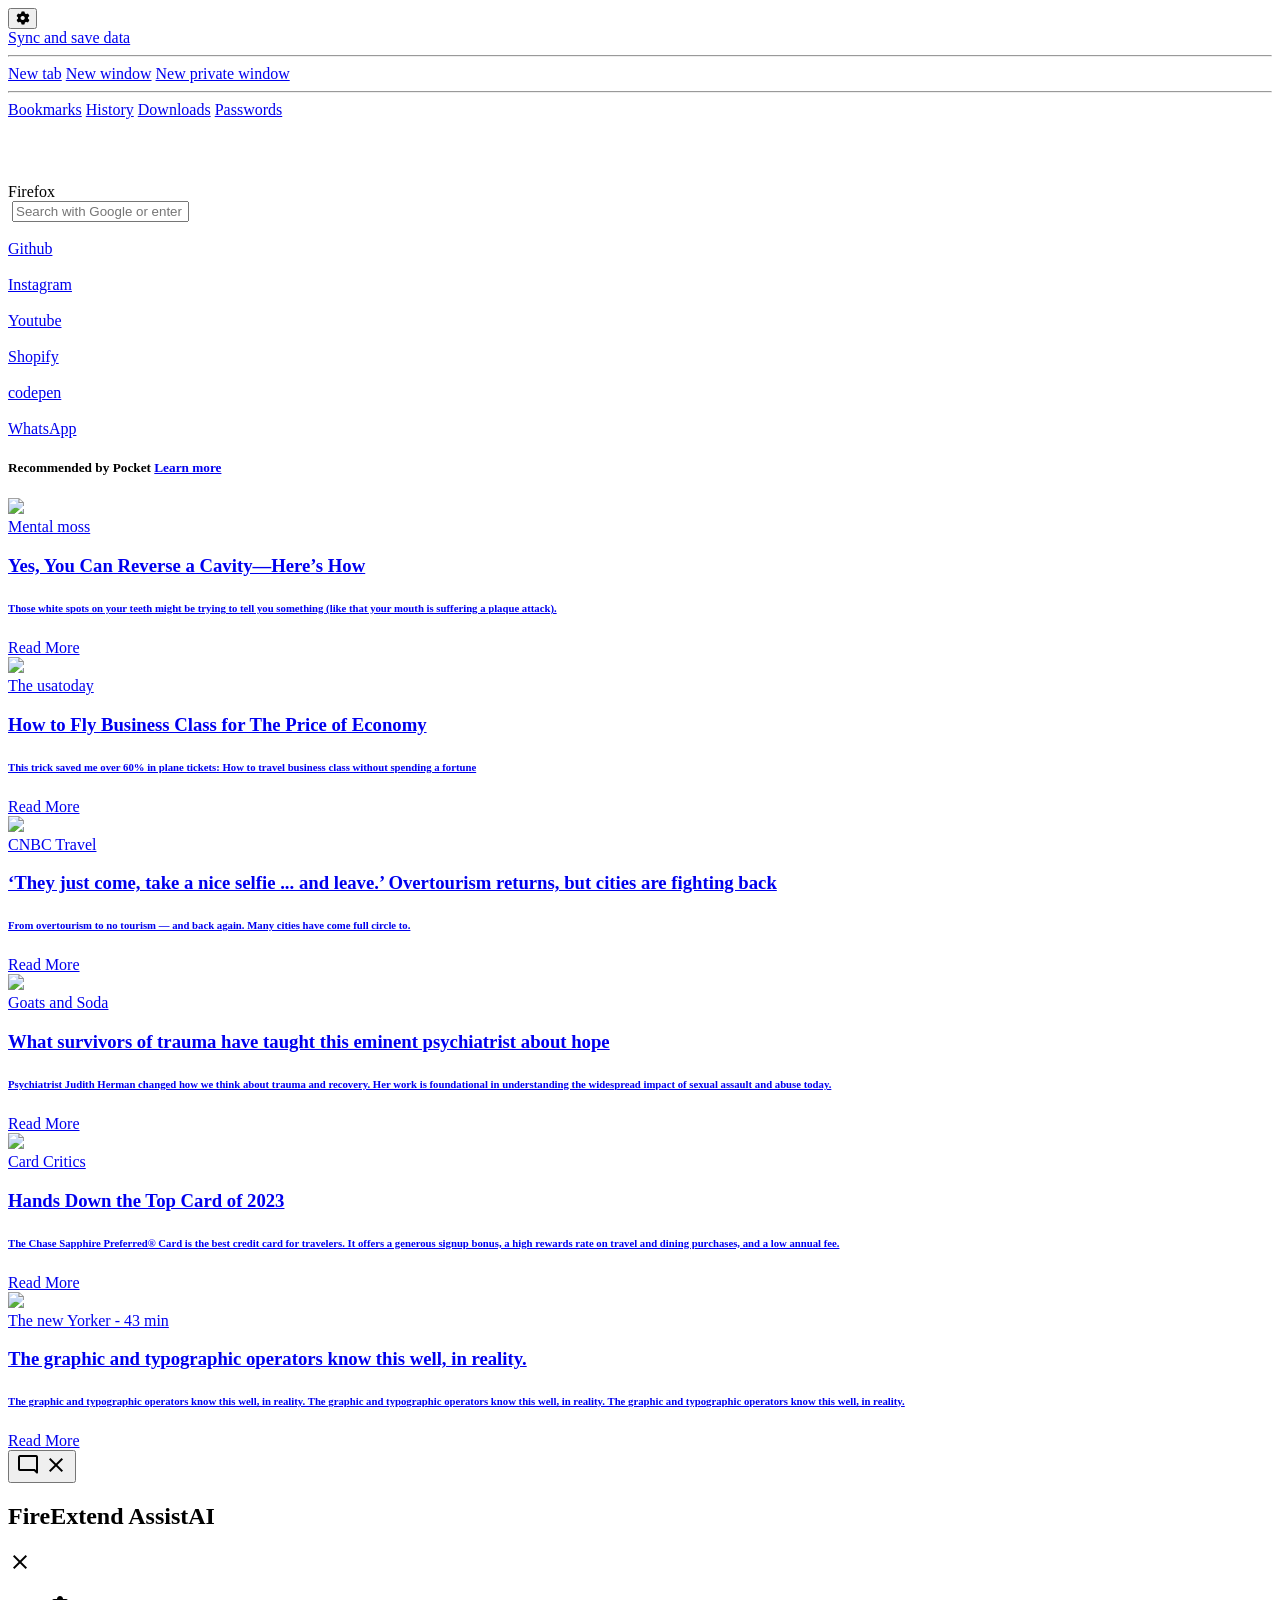
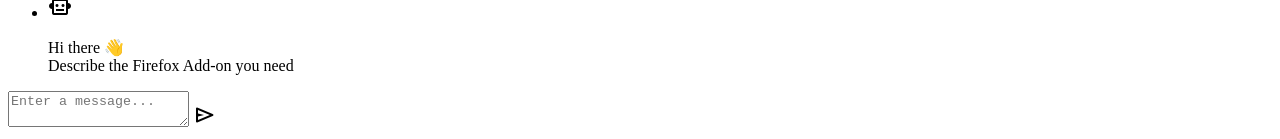
==== templates/index.html @ a312de37 "Updated data settings and templates" ====
<!DOCTYPE html>
<html lang="en">
  <head>
    <meta charset="UTF-8" />
    <meta name="viewport" content="width=device-width, initial-scale=1.0" />
    <title>Mozilla Chatbot</title>
    <link rel="stylesheet" href="/static/styles.css" />
    <!-- Google Fonts Link For Icons -->
    <link
      rel="stylesheet"
      href="https://fonts.googleapis.com/css2?family=Material+Symbols+Outlined:opsz,wght,FILL,GRAD@48,400,0,0"
    />
    <link
      rel="stylesheet"
      href="https://fonts.googleapis.com/css2?family=Material+Symbols+Rounded:opsz,wght,FILL,GRAD@48,400,1,0"
    />
    <link
      rel="stylesheet"
      href="https://cdnjs.cloudflare.com/ajax/libs/font-awesome/6.4.2/css/all.min.css"
      integrity="sha512-z3gLpd7yknf1YoNbCzqRKc4qyor8gaKU1qmn+CShxbuBusANI9QpRohGBreCFkKxLhei6S9CQXFEbbKuqLg0DA=="
      crossorigin="anonymous"
      referrerpolicy="no-referrer"
    />
  </head>
  <body>
    <!-- Mozilla UI Code -->
    <div class="set-gear-icon">
      <div class="dropdown">
        <button class="dropbtn"><i class="fa-solid fa-gear"></i></button>
        <div class="dropdown-content">
          <a href="#">Sync and save data</a>
          <hr />
          <a href="#">New tab</a>
          <a href="#">New window</a>
          <a href="#">New private window</a>
          <hr />
          <a href="#">Bookmarks</a>
          <a href="#">History</a>
          <a href="#">Downloads</a>
          <a href="#">Passwords</a>
        </div>
      </div>
    </div>
    <section class="set-main-container">
      <div class="set-main-inner">
        <div class="d-flex">
          <div>
            <img
              src="/static/images/about-logo.png"
              alt=""
              class="set-firefox-icons"
              height="82px"
            />
          </div>
          <div class="set-ms-3">
            <svg
              xmlns="http://www.w3.org/2000/svg"
              width="172"
              height="42"
            ></svg>
            <div class="browser-name">Firefox</div>
          </div>
        </div>
        <div class="set-relative set-input-width">
          <label><img src="/static/images/favicon.ico" alt="" /></label>
          <input
            type="text"
            name=""
            placeholder="Search with Google or enter address"
          />
        </div>
        <div class="set-cards-sm">
          <div class="set-inner-card">
            <a href="https://www.github.com">
              <div class="set-card-org">
                <img src="/static/images/github.png" alt="" />
              </div>
              <div class="set-text-codepen">Github</div>
            </a>
          </div>
          <div class="set-inner-card">
            <a href="https://www.instagram.com">
              <div class="set-card-org">
                <img src="/static/images/insta.jpg" alt="" />
              </div>
              <div class="set-text-codepen">Instagram</div>
            </a>
          </div>
          <div class="set-inner-card">
            <a href="https://www.youtube.com">
              <div class="set-card-org">
                <img src="/static/images/youtube.png" alt="" />
              </div>
              <div class="set-text-codepen">Youtube</div>
            </a>
          </div>
          <div class="set-inner-card">
            <a href="https://www.shopify.com">
              <div class="set-card-org">
                <img src="/static/images/shopify.png" alt="" />
              </div>
              <div class="set-text-codepen">Shopify</div>
            </a>
          </div>
          <div class="set-inner-card">
            <a href="https://www.codepen.com">
              <div class="set-card-org">
                <img src="/static/images/codepen.jpg" alt="" />
              </div>
              <div class="set-text-codepen">codepen</div>
            </a>
          </div>
          <div class="set-inner-card">
            <a href="https://www.whatsapp.com">
              <div class="set-card-org">
                <img src="/static/images/Whatsapp.jpg" alt="" />
              </div>
              <div class="set-text-codepen">WhatsApp</div>
            </a>
          </div>
        </div>
        <!-- CARDS -->
        <div class="">
          <h5 class="text-light">
            Recommended by Pocket <a href="#">Learn more</a>
          </h5>
        </div>
        <div class="set-cards-img">
          <div class="set-inner-card-img">
            <a href="#">
              <div class="cards-img">
                <img src="/static/images/mental-foss.jpeg" width="100%" />
              </div>
              <div class="set-content-card-img">
                <span>Mental moss</span>
                <h3>Yes, You Can Reverse a Cavity—Here’s How</h3>
                <h6>
                  Those white spots on your teeth might be trying to tell you
                  something (like that your mouth is suffering a plaque attack).
                </h6>
                <a
                  href="https://getpocket.com/explore/item/yes-you-can-reverse-a-cavity-here-s-how?utm_source=pocket-newtab-en-us"
                  class="set-btn-read"
                  >Read More</a
                >
              </div>
            </a>
          </div>
          <div class="set-inner-card-img">
            <a href="#">
              <div class="cards-img">
                <img src="/static/images/travel.jpg" width="100%" />
              </div>
              <div class="set-content-card-img">
                <span>The usatoday</span>
                <h3>How to Fly Business Class for The Price of Economy</h3>
                <h6>
                  This trick saved me over 60% in plane tickets: How to travel
                  business class without spending a fortune
                </h6>
                <a
                  href="https://www.usatoday.com/story/travel/columnist/2023/01/04/buy-cheap-business-class-tickets/10985151002/"
                  class="set-btn-read"
                  >Read More</a
                >
              </div>
            </a>
          </div>
          <div class="set-inner-card-img">
            <a href="#">
              <div class="cards-img">
                <img src="/static/images/over-crowd.jpg" width="100%" />
              </div>
              <div class="set-content-card-img">
                <span>CNBC Travel</span>
                <h3>
                  ‘They just come, take a nice selfie ... and leave.’
                  Overtourism returns, but cities are fighting back
                </h3>
                <h6>
                  From overtourism to no tourism — and back again. Many cities
                  have come full circle to.
                </h6>
                <a
                  href="https://www.cnbc.com/2023/10/09/cities-are-fighting-back-against-overtourism-venice-amsterdam-bali.html?utm_source=pocket-newtab-en-us"
                  class="set-btn-read"
                  >Read More</a
                >
              </div>
            </a>
          </div>
          <div class="set-inner-card-img">
            <a href="#">
              <div class="cards-img">
                <img src="/static/images/trauma.jpg" width="100%" />
              </div>
              <div class="set-content-card-img">
                <span>Goats and Soda</span>
                <h3>
                  What survivors of trauma have taught this eminent psychiatrist
                  about hope
                </h3>
                <h6>
                  Psychiatrist Judith Herman changed how we think about trauma
                  and recovery. Her work is foundational in understanding the
                  widespread impact of sexual assault and abuse today.
                </h6>
                <a
                  href="https://www.npr.org/sections/goatsandsoda/2023/10/08/1203975027/what-survivors-of-trauma-have-taught-this-eminent-psychiatrist-about-hope?utm_source=pocket-newtab-en-us"
                  class="set-btn-read"
                  >Read More</a
                >
              </div>
            </a>
          </div>
          <div class="set-inner-card-img">
            <a href="#">
              <div class="cards-img">
                <img src="/static/images/credit-card.jpg" width="100%" />
              </div>
              <div class="set-content-card-img">
                <span>Card Critics</span>
                <h3>Hands Down the Top Card of 2023</h3>
                <h6>
                  The Chase Sapphire Preferred® Card is the best credit card for
                  travelers. It offers a generous signup bonus, a high rewards
                  rate on travel and dining purchases, and a low annual fee.
                </h6>
                <a
                  href="https://cardcritics.com/cash-rewards-plus-a-bonus?tc=pckt-ac3-lp104-ci212-hl601-pc0-lc181-09282023&pub_adconcept=ac3&pub_image=ci212&pub_headline=hl601&pub_subheadline=lc181&costid=755&cbm=pc&pub_inventory=fin102&packet%5Bsession%5D=cbb8ca5a-73e2-41f8-b5eb-e799b911a88e&packet%5Bstid%5D=194&packet%5Bstvid%5D=2317ac07-93c0-5613-bc69-eaae5e16b8f1&packet%5Bstvind%5D=0&packet%5Bstcf%5D=false&packet%5Bmd_split_test%5D=split_test%3A2be7a4f7b951fb7d26938c7544ef8a352403f323c17f9fe225f1d4201baa4896222e5c1fb79d99f949674dc89de4e68552384f7c8b9b165dbe86df2e287961eb&targeting%5Bsplit_test_id%5D=194&targeting%5Bmember_id%5D=2317ac07-93c0-5613-bc69-eaae5e16b8f1&targeting%5Bcostid%5D=755&ch=60f699c027c398a31f512ab76cd99f42"
                  class="set-btn-read"
                  >Read More</a
                >
              </div>
            </a>
          </div>
          <div class="set-inner-card-img">
            <a href="#">
              <div class="cards-img">
                <img src="/static/images/img-3.jpg" width="100%" />
              </div>
              <div class="set-content-card-img">
                <span>The new Yorker - 43 min</span>
                <h3>
                  The graphic and typographic operators know this well, in
                  reality.
                </h3>
                <h6>
                  The graphic and typographic operators know this well, in
                  reality. The graphic and typographic operators know this well,
                  in reality. The graphic and typographic operators know this
                  well, in reality.
                </h6>
                <a
                  href="https://careerfoundry.com/en/blog/ui-design/beginners-guide-to-typography/"
                  class="set-btn-read"
                  >Read More</a
                >
              </div>
            </a>
          </div>
        </div>
      </div>
    </section>

    <!-- ChatBot Code  -->
    <button class="chatbot-toggler">
      <span class="material-symbols-rounded">mode_comment</span>
      <span class="material-symbols-outlined">close</span>
    </button>
    <div class="chatbot">
      <header>
        <h2>FireExtend AssistAI</h2>
        <span class="close-btn material-symbols-outlined">close</span>
      </header>
      <ul class="chatbox">
        <li class="chat incoming">
          <span class="material-symbols-outlined">smart_toy</span>
          <p>Hi there 👋<br />Describe the Firefox Add-on you need</p>
        </li>
      </ul>
      <div class="chat-input">
        <textarea
          id="user_input"
          placeholder="Enter a message..."
          spellcheck="false"
          required
        ></textarea>
        <span id="send-btn" class="material-symbols-rounded">send</span>
      </div>
    </div>
    <script
      src="https://code.jquery.com/jquery-3.7.1.min.js"
      integrity="sha256-/JqT3SQfawRcv/BIHPThkBvs0OEvtFFmqPF/lYI/Cxo="
      crossorigin="anonymous"
    ></script>
    <script src="/static/script.js"></script>
  </body>
</html>
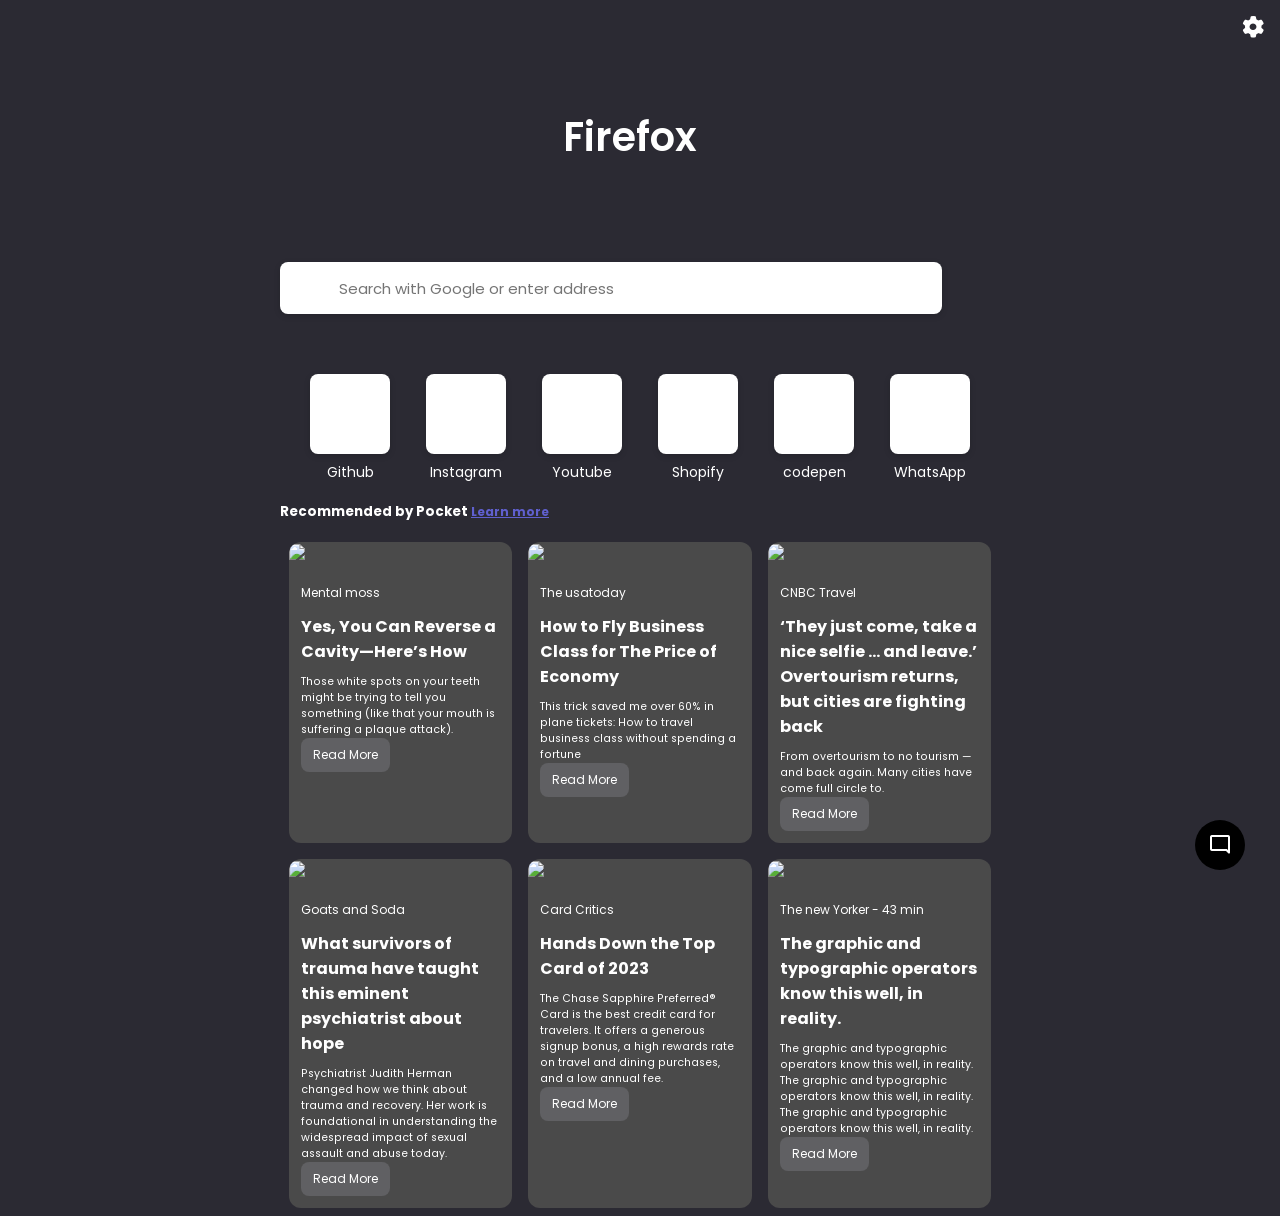
==== commit a8dd4167: "Added Spinner" ====
--- a/templates/index.html
+++ b/templates/index.html
@@ -279,6 +279,9 @@
           <p>Hi there 👋<br />Describe the Firefox Add-on you need</p>
         </li>
       </ul>
+      <div id="loading" style="display: none">
+        <div class="spinner"></div>
+      </div>
       <div class="chat-input">
         <textarea
           id="user_input"
--- a/static/styles.css
+++ b/static/styles.css
@@ -0,0 +1,505 @@
+/* Global Styles */
+@import url("https://fonts.googleapis.com/css2?family=Poppins:wght@400;500;600&display=swap");
+@import url("https://fonts.googleapis.com/css2?family=Montserrat:wght@100;200;300;400;500;600;700;800;900&display=swap");
+
+* {
+  margin: 0;
+  padding: 0;
+  box-sizing: border-box;
+  font-family: "Poppins", sans-serif;
+}
+body {
+  background-color: #2b2a33;
+  font-family: "Montserrat", sans-serif;
+}
+.set-main-container {
+  min-height: 100vh;
+  display: flex;
+  justify-content: center;
+  align-items: center;
+}
+.browser-name {
+  color: #fff;
+  font-weight: 600;
+  margin-bottom: 50px;
+}
+.d-flex {
+  display: flex;
+  align-items: center;
+  justify-content: center;
+  margin-bottom: 45px;
+}
+.d-flex .browser-name {
+  font-size: 40px;
+}
+.set-ms-3 {
+  margin-left: 18px;
+}
+.set-relative {
+  position: relative;
+}
+.set-relative.set-input-width {
+  width: 720px;
+}
+.set-relative.set-input-width input {
+  width: 92%;
+  display: block;
+  flex-shrink: 0;
+  background-color: #fff;
+  box-shadow: 0 2px 6px rgba(0, 0, 0, 0.15);
+  border: 1px solid transparent;
+  border-radius: 8px;
+  height: 52px;
+  padding-left: 58px;
+  font-size: 15px;
+  outline: none;
+}
+.set-input-width label {
+  position: absolute;
+  top: 12px;
+  left: 12px;
+}
+.text-center {
+  text-align: center;
+}
+.set-cards-sm {
+  margin-top: 42px;
+  display: flex;
+  flex-wrap: wrap;
+  width: 720px;
+  justify-content: center;
+}
+.set-inner-card {
+  margin: 18px;
+  text-align: center;
+  width: 80px;
+}
+.set-inner-card a {
+  text-decoration: none;
+}
+.set-card-org {
+  height: 80px;
+  width: 80px;
+  background-color: #fff;
+  border-radius: 8px;
+  box-shadow: 0 2px 6px rgba(0, 0, 0, 0.15);
+  display: flex;
+  justify-content: center;
+  align-items: center;
+}
+.set-card-org img {
+  border-radius: 5px;
+  max-height: 48px;
+}
+.set-text-codepen {
+  font-size: 14px;
+  text-decoration: none;
+  color: #fff;
+  display: inline-block;
+  margin-top: 8px;
+}
+.text-light {
+  color: #fff;
+}
+.text-light a {
+  color: #6060cf;
+  font-size: 12px;
+}
+
+.set-cards-img {
+  margin: 0 auto;
+  margin-top: 12px;
+  display: flex;
+  flex-wrap: wrap;
+  width: 720px;
+  justify-content: center;
+}
+.set-inner-card-img {
+  width: 31%;
+  min-width: 202px;
+  margin: 8px;
+  background-color: #4a4a4a;
+  border-radius: 12px;
+  overflow: hidden;
+}
+.set-inner-card-img a {
+  text-decoration: none;
+  color: #fff;
+}
+.set-content-card-img {
+  padding: 12px;
+}
+.set-content-card-img span {
+  font-size: 12px;
+}
+.set-content-card-img h3 {
+  margin: 10px 0px;
+  font-size: 16px;
+}
+.set-content-card-img .set-btn-read {
+  background: #606063;
+  padding: 8px 12px;
+  display: inline-block;
+  border-radius: 8px;
+  font-size: 12px;
+}
+.set-gear-icon {
+  text-align: right;
+}
+.set-gear-icon i {
+  color: #fff;
+  font-size: 22px;
+}
+.set-content-card-img h6 {
+  font-weight: normal;
+}
+.dropbtn {
+  background-color: transparent;
+  color: white;
+  padding: 16px;
+  font-size: 16px;
+  border: none;
+  cursor: pointer;
+  display: inline-block;
+}
+
+.dropdown {
+  position: relative;
+  display: inline-block;
+}
+
+.dropdown-content {
+  display: none;
+  position: absolute;
+  background-color: #4a4a4a;
+  min-width: 282px;
+  box-shadow: 0px 8px 16px 0px rgba(0, 0, 0, 0.2);
+  z-index: 1;
+  right: 0;
+  border-radius: 8px;
+  text-align: left;
+  overflow: hidden;
+}
+
+.dropdown-content a {
+  color: #fff;
+  padding: 12px 16px;
+  text-decoration: none;
+  display: block;
+  font-size: 14px;
+}
+
+.dropdown:hover .dropdown-content {
+  display: block;
+}
+.dropdown-content a:hover {
+  background-color: #555555;
+}
+hr {
+  margin: 4px 0px;
+  border: 1px solid #656565;
+}
+@media (max-width: 767px) {
+  .set-relative.set-input-width {
+    width: 100%;
+  }
+  .set-cards-sm {
+    width: 92%;
+    margin: 0 auto;
+    margin-top: 24px;
+  }
+  .set-main-container {
+    height: auto;
+  }
+  .set-relative.set-input-width input {
+    font-size: 12px;
+    padding-left: 0px;
+    font-size: 14px;
+  }
+  .set-relative.set-input-width label {
+    right: 10px;
+    left: auto;
+  }
+  .set-cards-img {
+    flex-direction: column;
+    width: 92%;
+    margin: 0 auto;
+  }
+  .set-inner-card-img {
+    width: 100%;
+    margin: 0px;
+    margin-top: 12px;
+  }
+  .set-firefox-icons {
+    height: 52px;
+  }
+  .browser-name {
+    display: flex;
+    color: #fff;
+    font-size: 30px;
+    margin-bottom: 45px;
+  }
+
+  .set-main-container {
+    width: 92%;
+    margin: 0 auto;
+  }
+  .set-relative.set-input-width input {
+    width: 100%;
+  }
+  .set-inner-card {
+    margin: 12px;
+  }
+}
+
+/* Styles for the chatbox */
+.chatbot-toggler {
+  position: fixed;
+  bottom: 30px;
+  right: 35px;
+  outline: none;
+  border: none;
+  height: 50px;
+  width: 50px;
+  display: flex;
+  cursor: pointer;
+  align-items: center;
+  justify-content: center;
+  border-radius: 50%;
+  background: #000000;
+  transition: all 0.2s ease;
+}
+body.show-chatbot .chatbot-toggler {
+  transform: rotate(90deg);
+}
+.chatbot-toggler span {
+  color: #fff;
+  position: absolute;
+}
+.chatbot-toggler span:last-child,
+body.show-chatbot .chatbot-toggler span:first-child {
+  opacity: 0;
+}
+body.show-chatbot .chatbot-toggler span:last-child {
+  opacity: 1;
+}
+.chatbot {
+  position: fixed;
+  right: 35px;
+  bottom: 90px;
+  width: 420px;
+  background: #fff;
+  border-radius: 15px;
+  overflow: hidden;
+  opacity: 0;
+  pointer-events: none;
+  transform: scale(0.5);
+  transform-origin: bottom right;
+  box-shadow: 0 0 128px 0 rgba(0, 0, 0, 0.1),
+    0 32px 64px -48px rgba(0, 0, 0, 0.5);
+  transition: all 0.1s ease;
+}
+body.show-chatbot .chatbot {
+  opacity: 1;
+  pointer-events: auto;
+  transform: scale(1);
+}
+.chatbot header {
+  padding: 16px 0;
+  position: relative;
+  text-align: center;
+  color: #fff;
+  background: #4f4e5d;
+  box-shadow: 0 2px 10px rgba(0, 0, 0, 0.1);
+}
+.chatbot header span {
+  position: absolute;
+  right: 15px;
+  top: 50%;
+  display: none;
+  cursor: pointer;
+  transform: translateY(-50%);
+}
+header h2 {
+  font-size: 1.4rem;
+  margin-right: 30px;
+}
+.chatbot .chatbox {
+  overflow-y: auto;
+  height: 510px;
+  padding: 30px 20px 100px;
+}
+.chatbot :where(.chatbox, textarea)::-webkit-scrollbar {
+  width: 6px;
+}
+.chatbot :where(.chatbox, textarea)::-webkit-scrollbar-track {
+  background: #fff;
+  border-radius: 25px;
+}
+.chatbot :where(.chatbox, textarea)::-webkit-scrollbar-thumb {
+  background: #ccc;
+  border-radius: 25px;
+}
+.chatbox .chat {
+  display: flex;
+  list-style: none;
+}
+.chatbox .outgoing {
+  margin: 20px 0;
+  justify-content: flex-end;
+}
+.chatbox .incoming span {
+  width: 32px;
+  height: 32px;
+  color: #fff;
+  cursor: default;
+  text-align: center;
+  line-height: 32px;
+  align-self: flex-end;
+  background: #724ae8;
+  border-radius: 4px;
+  margin: 0 10px 7px 0;
+}
+.chatbox .chat p {
+  white-space: pre-wrap;
+  padding: 12px 16px;
+  border-radius: 10px 10px 0 10px;
+  max-width: 75%;
+  color: #fff;
+  font-size: 0.95rem;
+  background: #724ae8;
+}
+.chatbox .incoming p {
+  border-radius: 10px 10px 10px 0;
+}
+.chatbox .chat p.error {
+  color: #721c24;
+  background: #f8d7da;
+}
+.chatbox .incoming p {
+  color: #000;
+  background: #f2f2f2;
+}
+.chatbot .chat-input {
+  display: flex;
+  gap: 5px;
+  position: absolute;
+  bottom: 0;
+  width: 100%;
+  background: #fff;
+  padding: 3px 20px;
+  border-top: 1px solid #ddd;
+}
+
+.chat-input textarea {
+  height: 55px;
+  width: 100%;
+  border: none;
+  outline: none;
+  resize: none;
+  max-height: 180px;
+  padding: 15px 15px 15px 0;
+  font-size: 0.95rem;
+}
+
+.chat-input span {
+  align-self: flex-end;
+  color: #724ae8;
+  cursor: pointer;
+  height: 55px;
+  display: flex;
+  align-items: center;
+  visibility: hidden;
+  font-size: 1.35rem;
+}
+.chat-input textarea:valid ~ span {
+  visibility: visible;
+}
+
+@media (max-width: 490px) {
+  .chatbot-toggler {
+    right: 20px;
+    bottom: 20px;
+  }
+  .chatbot {
+    right: 0;
+    bottom: 0;
+    height: 100%;
+    border-radius: 0;
+    width: 100%;
+  }
+  .chatbot .chatbox {
+    height: 90%;
+    padding: 25px 15px 100px;
+  }
+  .chatbot .chat-input {
+    padding: 5px 15px;
+  }
+  .chatbot header span {
+    display: block;
+  }
+}
+/* ChatBot Typing Indicator */
+.chatbox .typing p {
+  color: #000;
+  background: #f2f2f2;
+  font-style: italic;
+  animation: blinkingText 1.2s infinite;
+}
+
+@keyframes blinkingText {
+  0% {
+    opacity: 0.2;
+  }
+  50% {
+    opacity: 1;
+  }
+  100% {
+    opacity: 0.2;
+  }
+}
+
+#loading {
+  display: none;
+  position: absolute;
+  top: 40%;
+  left: 50%;
+  transform: translate(-50%, -50%);
+  z-index: 1000; /* to ensure it's above other elements */
+}
+.spinner {
+  border: 10px solid transparent;
+  border-top-color: #3498db; /* Initial color at the top */
+  border-radius: 50%;
+  width: 50px; /* Increased size for better visibility */
+  height: 50px;
+  animation: spin 1.5s linear infinite, colors 6s ease-in-out infinite;
+}
+
+@keyframes spin {
+  0% {
+    transform: rotate(0deg);
+  }
+  100% {
+    transform: rotate(360deg);
+  }
+}
+
+/* Additional animation for color transition */
+@keyframes colors {
+  0% {
+    border-top-color: #3498db;
+  }
+  25% {
+    border-top-color: #e74c3c;
+  }
+  50% {
+    border-top-color: #f39c12;
+  }
+  75% {
+    border-top-color: #27ae60;
+  }
+  100% {
+    border-top-color: #3498db;
+  }
+}
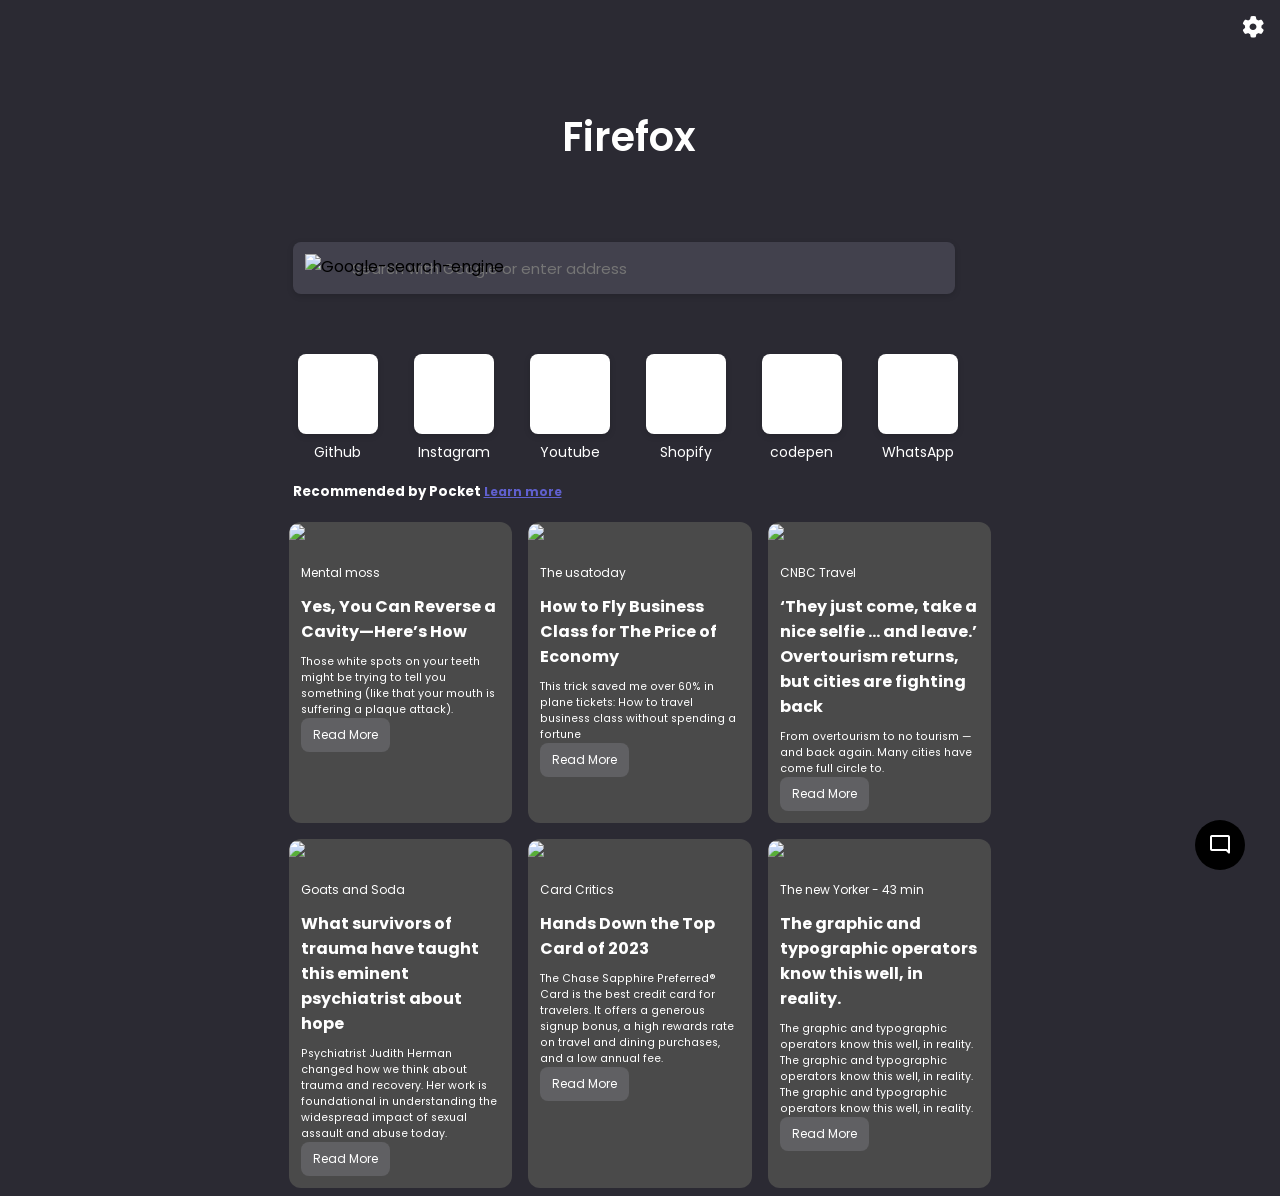
==== commit 9d739429: "Refactor chatbot logic and UI enhancements" ====
--- a/templates/index.html
+++ b/templates/index.html
@@ -24,6 +24,7 @@
   </head>
   <body>
     <!-- Mozilla UI Code -->
+    <!-- Mozilla UI Code -->
     <div class="set-gear-icon">
       <div class="dropdown">
         <button class="dropbtn"><i class="fa-solid fa-gear"></i></button>
@@ -62,7 +63,12 @@
           </div>
         </div>
         <div class="set-relative set-input-width">
-          <label><img src="/static/images/favicon.ico" alt="" /></label>
+          <label
+            ><img
+              class="google-logo"
+              src="/static/images/favicon.ico"
+              alt="Google-search-engine"
+          /></label>
           <input
             type="text"
             name=""
@@ -270,25 +276,24 @@
     </button>
     <div class="chatbot">
       <header>
-        <h2>FireExtend AssistAI</h2>
+        <h2>FireExtend Chatbot</h2>
         <span class="close-btn material-symbols-outlined">close</span>
       </header>
+
       <ul class="chatbox">
         <li class="chat incoming">
           <span class="material-symbols-outlined">smart_toy</span>
           <p>Hi there 👋<br />Describe the Firefox Add-on you need</p>
         </li>
       </ul>
-      <div id="loading" style="display: none">
-        <div class="spinner"></div>
-      </div>
+
       <div class="chat-input">
-        <textarea
+        <input
           id="user_input"
           placeholder="Enter a message..."
           spellcheck="false"
           required
-        ></textarea>
+        />
         <span id="send-btn" class="material-symbols-rounded">send</span>
       </div>
     </div>
--- a/static/styles.css
+++ b/static/styles.css
@@ -27,25 +27,26 @@
   display: flex;
   align-items: center;
   justify-content: center;
-  margin-bottom: 45px;
+  margin-bottom: 25px;
 }
 .d-flex .browser-name {
   font-size: 40px;
 }
 .set-ms-3 {
-  margin-left: 18px;
+  margin-left: 15px;
 }
 .set-relative {
   position: relative;
 }
 .set-relative.set-input-width {
   width: 720px;
+  margin-left: 25px;
 }
 .set-relative.set-input-width input {
   width: 92%;
   display: block;
   flex-shrink: 0;
-  background-color: #fff;
+  background-color: #42414d;
   box-shadow: 0 2px 6px rgba(0, 0, 0, 0.15);
   border: 1px solid transparent;
   border-radius: 8px;
@@ -54,6 +55,7 @@
   font-size: 15px;
   outline: none;
 }
+
 .set-input-width label {
   position: absolute;
   top: 12px;
@@ -100,6 +102,7 @@
 }
 .text-light {
   color: #fff;
+  margin-left: 25px;
 }
 .text-light a {
   color: #6060cf;
@@ -199,7 +202,12 @@
   margin: 4px 0px;
   border: 1px solid #656565;
 }
+
 @media (max-width: 767px) {
+  .set-relative.set-input-width .google-logo {
+    float: left;
+    margin-right: 10px; /* Adds some space between the logo and the input field */
+  }
   .set-relative.set-input-width {
     width: 100%;
   }
@@ -251,8 +259,6 @@
     margin: 12px;
   }
 }
-
-/* Styles for the chatbox */
 .chatbot-toggler {
   position: fixed;
   bottom: 30px;
@@ -308,13 +314,13 @@
   padding: 16px 0;
   position: relative;
   text-align: center;
-  color: #fff;
-  background: #4f4e5d;
+  color: #ffffff;
+  background: #151515;
   box-shadow: 0 2px 10px rgba(0, 0, 0, 0.1);
 }
 .chatbot header span {
   position: absolute;
-  right: 15px;
+  right: 50px;
   top: 50%;
   display: none;
   cursor: pointer;
@@ -322,7 +328,7 @@
 }
 header h2 {
   font-size: 1.4rem;
-  margin-right: 30px;
+  margin-right: 35px;
 }
 .chatbot .chatbox {
   overflow-y: auto;
@@ -351,15 +357,27 @@
 .chatbox .incoming span {
   width: 32px;
   height: 32px;
-  color: #fff;
+  color: rgba(50, 50, 50, 1);
   cursor: default;
   text-align: center;
   line-height: 32px;
   align-self: flex-end;
-  background: #724ae8;
+  background: #f2f2f2;
   border-radius: 4px;
   margin: 0 10px 7px 0;
 }
+/* .chatbox .outgoing span {
+  width: 32px;
+  height: 32px;
+  color: #2a2a2e;
+  cursor: default;
+  text-align: center;
+  line-height: 32px;
+  align-self: flex-end;
+  background: #aeaeae;
+  border-radius: 4px;
+  margin: 0 10px 7px 0;
+} */
 .chatbox .chat p {
   white-space: pre-wrap;
   padding: 12px 16px;
@@ -367,7 +385,7 @@
   max-width: 75%;
   color: #fff;
   font-size: 0.95rem;
-  background: #724ae8;
+  background: RGBA(255, 87, 34, 1);
 }
 .chatbox .incoming p {
   border-radius: 10px 10px 10px 0;
@@ -380,6 +398,16 @@
   color: #000;
   background: #f2f2f2;
 }
+/* chat incoming*/
+Copy code .chat.incoming {
+  display: flex;
+  align-items: center; /* Align vertically center */
+}
+.message-container {
+  display: flex;
+  align-items: center; /* Align vertically center */
+}
+
 .chatbot .chat-input {
   display: flex;
   gap: 5px;
@@ -391,20 +419,23 @@
   border-top: 1px solid #ddd;
 }
 
-.chat-input textarea {
+.chat-input input {
+  flex-grow: 1;
+  color: black;
   height: 55px;
   width: 100%;
   border: none;
   outline: none;
   resize: none;
-  max-height: 180px;
+  /* max-height: 180px; */
   padding: 15px 15px 15px 0;
   font-size: 0.95rem;
+  overflow: hidden;
 }
 
 .chat-input span {
   align-self: flex-end;
-  color: #724ae8;
+  color: #030303;
   cursor: pointer;
   height: 55px;
   display: flex;
@@ -459,23 +490,6 @@
   }
 }
 
-#loading {
-  display: none;
-  position: absolute;
-  top: 40%;
-  left: 50%;
-  transform: translate(-50%, -50%);
-  z-index: 1000; /* to ensure it's above other elements */
-}
-.spinner {
-  border: 10px solid transparent;
-  border-top-color: #3498db; /* Initial color at the top */
-  border-radius: 50%;
-  width: 50px; /* Increased size for better visibility */
-  height: 50px;
-  animation: spin 1.5s linear infinite, colors 6s ease-in-out infinite;
-}
-
 @keyframes spin {
   0% {
     transform: rotate(0deg);
